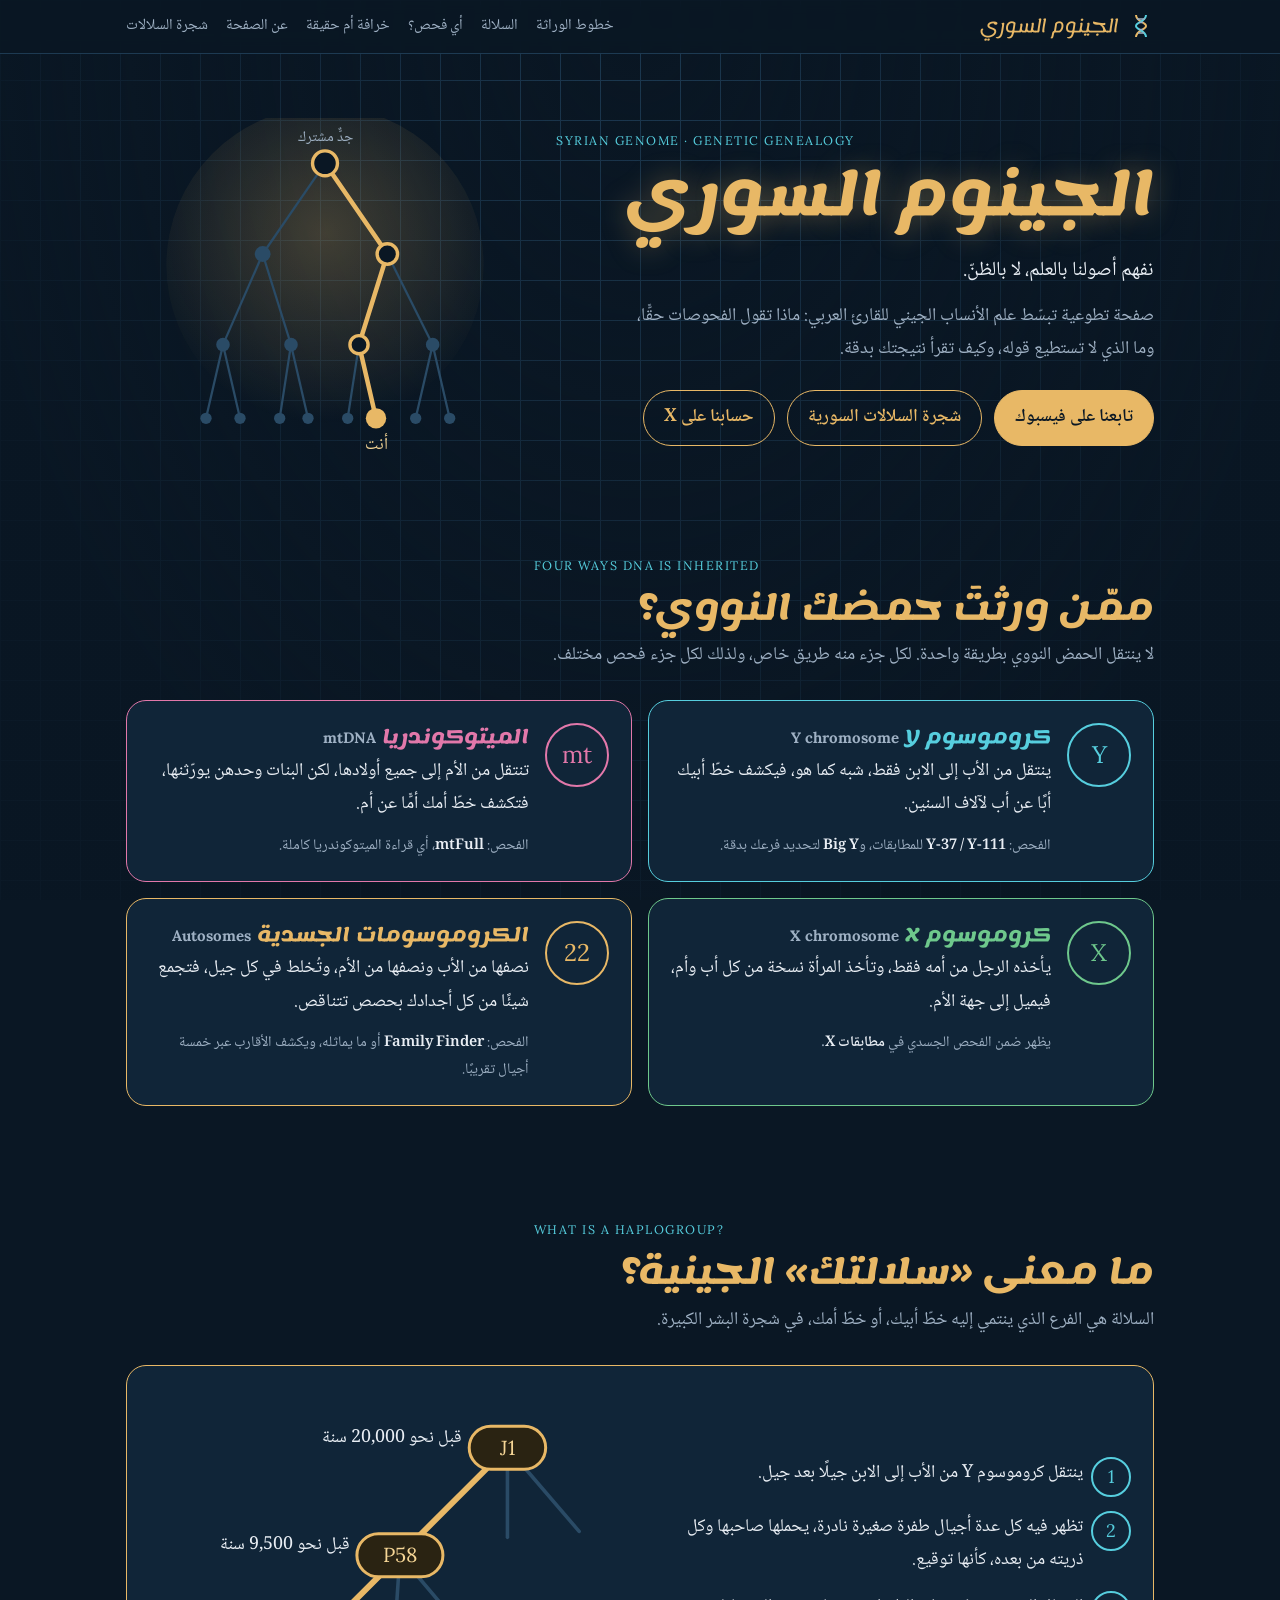
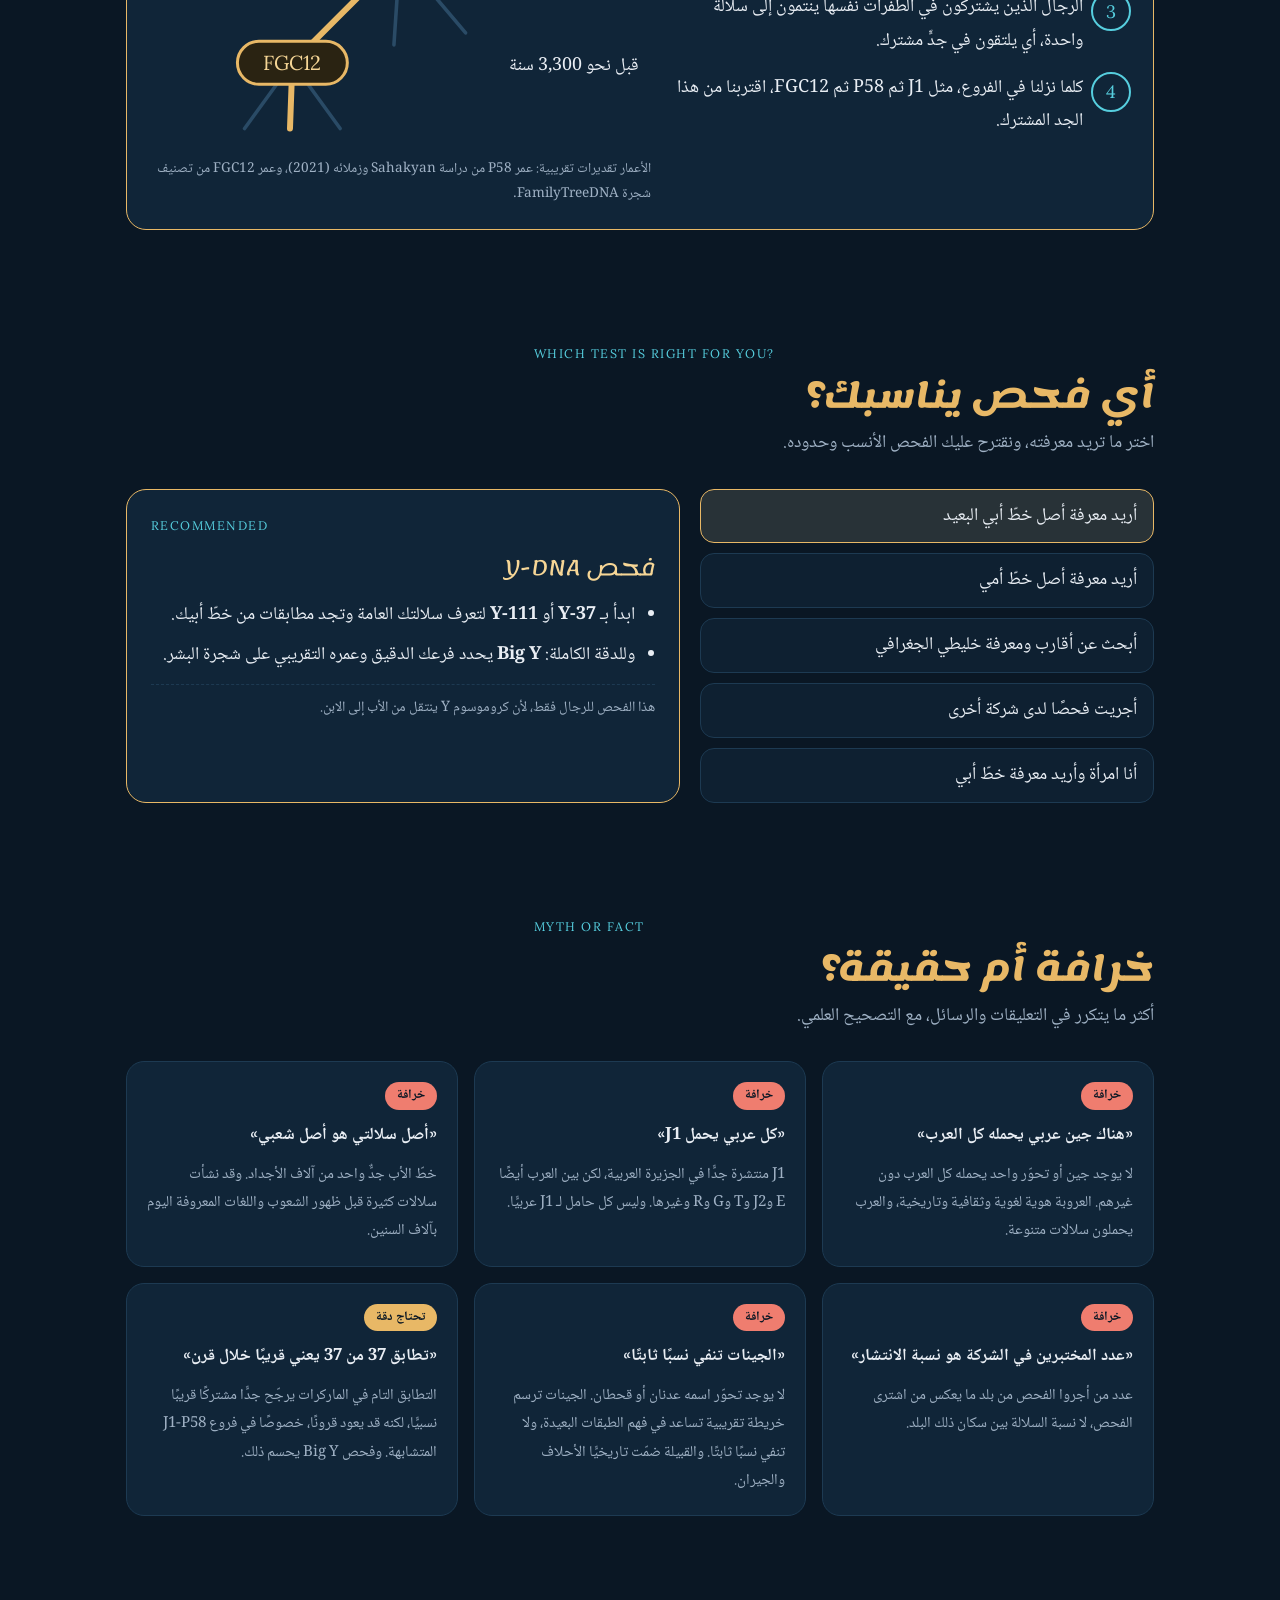
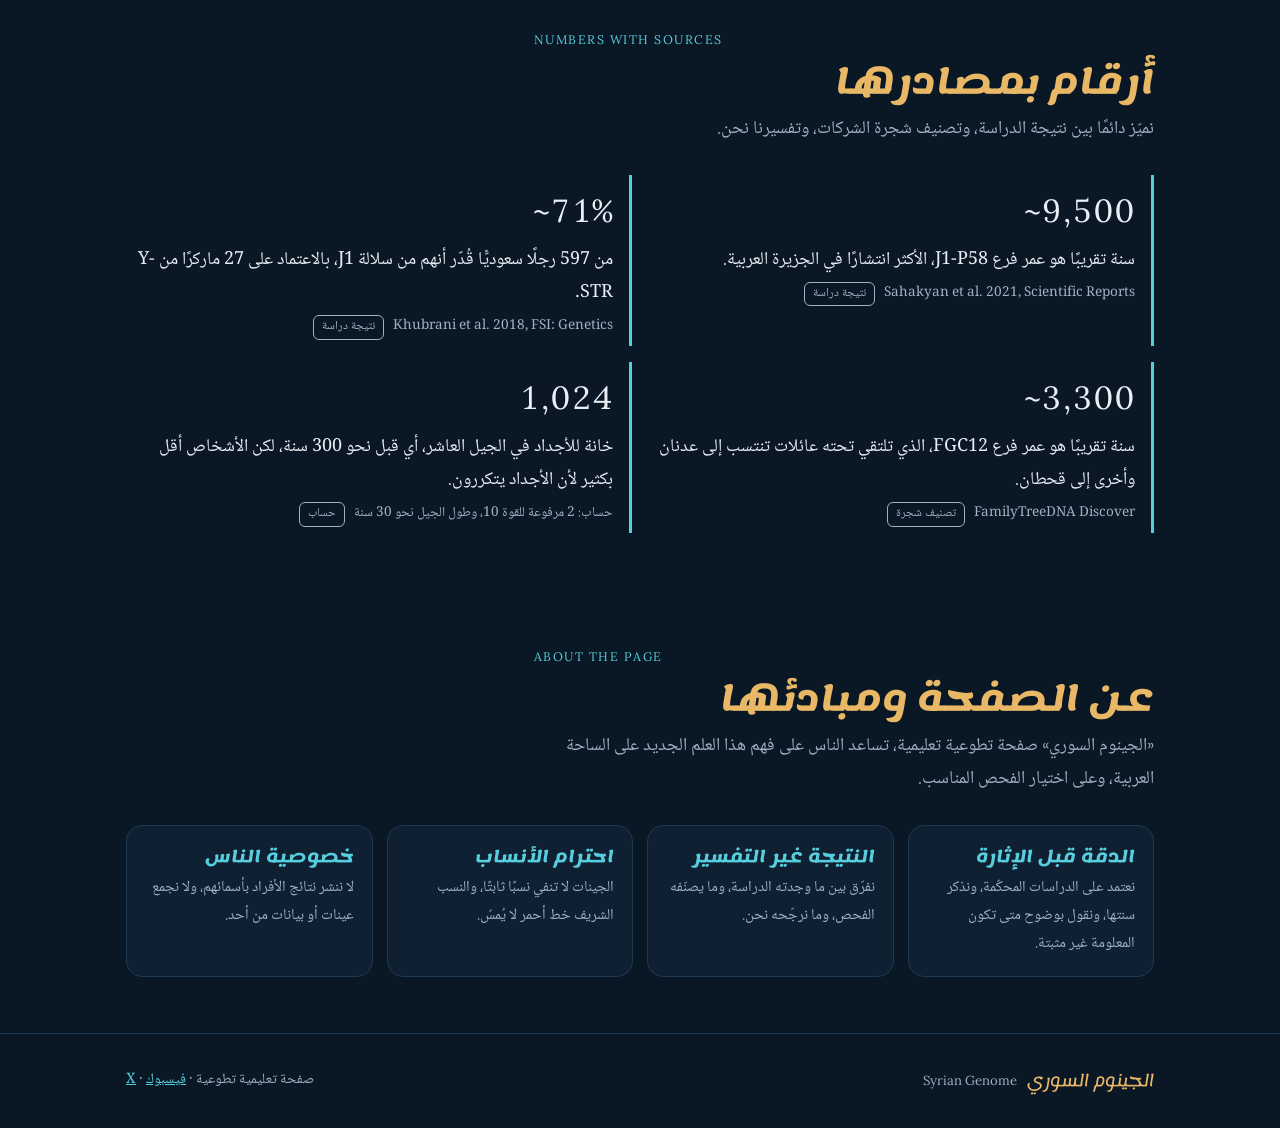
==== index.html @ dee2fe9b "Add files via upload" ====
<!doctype html>
<html lang="ar" dir="rtl">
<head>
<meta charset="utf-8">
<meta name="viewport" content="width=device-width,initial-scale=1,viewport-fit=cover">
<title>الجينوم السوري | Syrian Genome – علم الأنساب الجيني للسوريين</title>
<meta name="description" content="صفحة تطوعية تبسّط علم الأنساب الجيني: السلالات الأبوية والأمومية، دليل اختيار الفحص، تصحيح الخرافات الشائعة، وشجرة السلالات الأبوية السورية.">
<link rel="canonical" href="https://syriangenome.github.io/">
<meta property="og:type" content="website">
<meta property="og:site_name" content="الجينوم السوري | Syrian Genome">
<meta property="og:title" content="الجينوم السوري | Syrian Genome – علم الأنساب الجيني للسوريين">
<meta property="og:description" content="صفحة تطوعية تبسّط علم الأنساب الجيني: السلالات الأبوية والأمومية، دليل اختيار الفحص، تصحيح الخرافات الشائعة، وشجرة السلالات الأبوية السورية.">
<meta property="og:url" content="https://syriangenome.github.io/">
<meta property="og:image" content="https://syriangenome.github.io/og.png">
<meta property="og:locale" content="ar_AR">
<meta name="twitter:card" content="summary_large_image">
<meta name="twitter:site" content="@SyrianGenome">
<style>html,body{margin:0}img{max-width:100%}[hidden]{display:none!important}</style>

<link rel="preconnect" href="https://fonts.googleapis.com">
<link rel="preconnect" href="https://fonts.gstatic.com" crossorigin>
<link rel="stylesheet" href="https://fonts.googleapis.com/css2?family=Lemonada:wght@600;700&family=Noto+Naskh+Arabic:wght@400;600;700&family=Lora:ital,wght@0,400;0,500;1,400&display=swap">
<style>
/* Layout: a single dark "lab notebook" column; gold for the paternal line, teal for science, rose for the maternal line */
:root{
  --bg:#0a1724; --bg2:#0e2031; --panel:#102538; --line:#1d3a52;
  --fg:#e9eef4; --muted:#9fb1c4; --gold:#e8b866; --gold2:#f6d696;
  --teal:#56cede; --rose:#e278aa; --green:#6ec88c; --bad:#ef7d6f;
  --display:"Lemonada","Noto Naskh Arabic",serif;
  --body:"Noto Naskh Arabic","Amiri","Times New Roman",serif;
  --latin:"Lora",Georgia,serif;
  color-scheme:dark;
}
*{box-sizing:border-box}
html{scroll-behavior:smooth}
body{background:var(--bg);color:var(--fg);font-family:var(--body);font-size:18px;line-height:1.85;margin:0;
  background-image:linear-gradient(var(--line) 1px,transparent 1px),linear-gradient(90deg,var(--line) 1px,transparent 1px);
  background-size:40px 40px;background-attachment:fixed}
body::after{content:"";position:fixed;inset:0;pointer-events:none;background:radial-gradient(ellipse at 50% 0%,transparent 0,var(--bg) 75%);opacity:.92;z-index:-1}
.wrap{max-width:1060px;margin:0 auto;padding-left:max(16px,env(safe-area-inset-left,0px));padding-right:max(16px,env(safe-area-inset-right,0px))}
a{color:var(--teal)}
a:focus-visible,button:focus-visible{outline:2px solid var(--gold);outline-offset:3px}
.en{font-family:var(--latin);direction:ltr;unicode-bidi:isolate;color:var(--muted);font-size:.82em}
h1,h2,h3{font-family:var(--display);line-height:1.5;text-wrap:balance;margin:0}
h2{font-size:clamp(1.5rem,3.4vw,2.1rem);color:var(--gold)}
h3{font-size:1.15rem}
p{margin:0}
.eyebrow{font-family:var(--latin);letter-spacing:.12em;text-transform:uppercase;font-size:.78rem;color:var(--teal);direction:ltr;unicode-bidi:isolate}
section{padding-block:56px}
.head{display:flex;flex-direction:column;gap:6px;margin-bottom:28px;max-width:62ch}
.head p{color:var(--muted)}

/* nav */
nav{position:sticky;top:env(safe-area-inset-top,0px);z-index:5;background:color-mix(in srgb,var(--bg) 88%,transparent);backdrop-filter:blur(8px);border-bottom:1px solid var(--line)}
body::before{content:"";position:fixed;inset:0 0 auto;height:env(safe-area-inset-top,0px);z-index:10;background:var(--bg)}
nav .wrap{display:flex;align-items:center;justify-content:space-between;gap:16px;padding-block:10px}
.brand{font-family:var(--display);color:var(--gold);text-decoration:none;font-size:1.1rem;display:flex;align-items:center;gap:10px}
.helix{width:26px;height:26px}
.navlinks{display:flex;gap:18px;flex-wrap:wrap}
.navlinks a{color:var(--muted);text-decoration:none;font-size:.95rem}
.navlinks a:hover{color:var(--fg)}
@media (max-width:640px){.navlinks{display:none}}

/* hero */
.hero{padding-block:64px 40px;display:grid;grid-template-columns:1.2fr .8fr;gap:32px;align-items:center}
.hero h1{font-size:clamp(2.2rem,6vw,3.6rem);color:var(--gold);text-shadow:0 0 28px color-mix(in srgb,var(--gold) 35%,transparent)}
.hero .lead{font-size:1.25rem;margin-top:14px;max-width:34ch}
.hero .sub{color:var(--muted);margin-top:10px;max-width:52ch}
.ctas{display:flex;gap:12px;flex-wrap:wrap;margin-top:24px}
.btn{display:inline-flex;align-items:center;gap:8px;padding:10px 20px;border-radius:999px;text-decoration:none;font-weight:600;border:1.5px solid var(--gold);color:var(--bg);background:var(--gold)}
.btn.ghost{background:transparent;color:var(--gold)}
.btn:hover{filter:brightness(1.08)}
.heroart{width:100%;max-width:340px;justify-self:center}
@media (max-width:760px){.hero{grid-template-columns:1fr}.heroart{max-width:220px;order:-1}}

/* lines grid */
.lines{display:grid;grid-template-columns:repeat(2,minmax(0,1fr));gap:16px}
@media (max-width:700px){.lines{grid-template-columns:1fr}}
.line{background:var(--panel);border:1.5px solid var(--c);border-radius:20px;padding:22px;display:grid;grid-template-columns:64px 1fr;gap:16px;align-items:start}
.badge{width:64px;height:64px;border-radius:50%;border:2.5px solid var(--c);color:var(--c);display:grid;place-items:center;font-family:var(--latin);font-size:1.5rem}
.line h3{color:var(--c)}
.line .what{margin-top:4px}
.line .test{margin-top:10px;font-size:.92rem;color:var(--muted)}
.line .test b{color:var(--fg);font-weight:600}

/* haplogroup tree */
.treebox{background:var(--panel);border:1.5px solid var(--gold);border-radius:20px;padding:22px;display:grid;grid-template-columns:minmax(0,1fr) minmax(0,1.1fr);gap:24px;align-items:center}
@media (max-width:760px){.treebox{grid-template-columns:1fr}}
.steps{display:flex;flex-direction:column;gap:14px;counter-reset:s}
.step{display:grid;grid-template-columns:36px 1fr;gap:12px}
.step::before{counter-increment:s;content:counter(s);width:36px;height:36px;border-radius:50%;border:2px solid var(--teal);color:var(--teal);display:grid;place-items:center;font-family:var(--latin)}
.svgwrap{overflow-x:auto}
.svgwrap svg{width:100%;min-width:320px;height:auto;display:block;direction:ltr}
.note{font-size:.85rem;color:var(--muted);margin-top:10px}

/* chooser */
.chooser{display:grid;grid-template-columns:minmax(0,.9fr) minmax(0,1.1fr);gap:20px}
@media (max-width:760px){.chooser{grid-template-columns:1fr}}
.qs{display:flex;flex-direction:column;gap:10px}
.qs button{font:inherit;text-align:right;color:var(--fg);background:var(--bg2);border:1.5px solid var(--line);border-radius:14px;padding:12px 16px;cursor:pointer;line-height:1.6}
.qs button[aria-pressed="true"]{border-color:var(--gold);background:color-mix(in srgb,var(--gold) 12%,var(--bg2))}
.qs button:hover{border-color:var(--muted)}
.answer{background:var(--panel);border:1.5px solid var(--gold);border-radius:20px;padding:24px;display:flex;flex-direction:column;gap:12px}
.answer .rec{font-family:var(--display);color:var(--gold2);font-size:1.3rem}
.answer ul{margin:0;padding-right:20px;display:flex;flex-direction:column;gap:6px}
.answer .warn{font-size:.9rem;color:var(--muted);border-top:1px dashed var(--line);padding-top:10px}

/* myths */
.myths{display:grid;grid-template-columns:repeat(3,minmax(0,1fr));gap:16px}
@media (max-width:900px){.myths{grid-template-columns:repeat(2,minmax(0,1fr))}}
@media (max-width:600px){.myths{grid-template-columns:1fr}}
.myth{background:var(--panel);border:1px solid var(--line);border-radius:18px;padding:20px;display:flex;flex-direction:column;gap:10px}
.verdict{align-self:flex-start;font-size:.8rem;font-weight:700;padding:2px 12px;border-radius:999px;color:var(--bg);background:var(--bad)}
.verdict.part{background:var(--gold)}
.claim{font-weight:700;font-size:1.05rem}
.myth p:last-child{color:var(--muted);font-size:.95rem}

/* numbers */
.facts{display:grid;grid-template-columns:repeat(2,minmax(0,1fr));gap:16px}
@media (max-width:700px){.facts{grid-template-columns:1fr}}
.fact{border-right:3px solid var(--teal);padding:6px 16px 6px 0;display:flex;flex-direction:column;gap:4px}
.fact .num{font-family:var(--latin);font-size:2rem;color:var(--fg);font-variant-numeric:tabular-nums;direction:ltr;unicode-bidi:isolate;text-align:right}
.fact .src{font-size:.85rem;color:var(--muted)}
.kind{display:inline-block;font-size:.75rem;border:1px solid var(--muted);border-radius:6px;padding:0 8px;margin-inline-start:6px;color:var(--muted)}

/* principles */
.principles{display:grid;grid-template-columns:repeat(auto-fit,minmax(230px,1fr));gap:14px}
.pr{background:var(--bg2);border:1px solid var(--line);border-radius:16px;padding:18px}
.pr h3{color:var(--teal);font-size:1rem;margin-bottom:6px}
.pr p{color:var(--muted);font-size:.95rem}

footer{border-top:1px solid var(--line);padding-block:32px;color:var(--muted);font-size:.9rem}
footer .wrap{display:flex;flex-wrap:wrap;gap:16px;justify-content:space-between;align-items:center}
footer .brand{font-size:1rem}
@media (prefers-reduced-motion:reduce){html{scroll-behavior:auto}}
</style>
</head>
<body>
<div dir="rtl" lang="ar">
<nav>
  <div class="wrap">
    <a class="brand" href="#top">
      <svg class="helix" viewBox="0 0 26 26" aria-hidden="true"><path d="M8 2c0 7 10 7 10 11s-10 4-10 11" fill="none" stroke="#e8b866" stroke-width="2"/><path d="M18 2c0 7-10 7-10 11s10 4 10 11" fill="none" stroke="#56cede" stroke-width="2"/><path d="M9 6h8M10 20h6M11 9.5h4M11 16.5h4" stroke="#9fb1c4" stroke-width="1.4"/></svg>
      الجينوم السوري
    </a>
    <div class="navlinks">
      <a href="#lines">خطوط الوراثة</a>
      <a href="#haplo">السلالة</a>
      <a href="#tests">أي فحص؟</a>
      <a href="#myths">خرافة أم حقيقة</a>
      <a href="#about">عن الصفحة</a>
      <a href="tree.html">شجرة السلالات</a>
    </div>
  </div>
</nav>

<main id="top">
<div class="wrap">
  <header class="hero">
    <div>
      <div class="eyebrow">Syrian Genome · Genetic genealogy</div>
      <h1>الجينوم السوري</h1>
      <p class="lead">نفهم أصولنا بالعلم، لا بالظنّ.</p>
      <p class="sub">صفحة تطوعية تبسّط علم الأنساب الجيني للقارئ العربي: ماذا تقول الفحوصات حقًّا، وما الذي لا تستطيع قوله، وكيف تقرأ نتيجتك بدقة.</p>
      <div class="ctas">
        <a class="btn" href="https://www.facebook.com/SyrianGenome" target="_blank" rel="noopener">تابعنا على فيسبوك</a>
        <a class="btn ghost" href="tree.html">شجرة السلالات السورية</a>
        <a class="btn ghost" href="https://x.com/SyrianGenome" target="_blank" rel="noopener">حسابنا على X</a>
      </div>
    </div>
    <svg class="heroart" viewBox="0 0 300 300" role="img" aria-label="رسم لشجرة جينية تتفرع من جد مشترك">
      <defs><radialGradient id="g" cx="50%" cy="40%" r="60%"><stop offset="0" stop-color="#e8b866" stop-opacity=".25"/><stop offset="1" stop-color="#e8b866" stop-opacity="0"/></radialGradient></defs>
      <circle cx="150" cy="130" r="140" fill="url(#g)"/>
      <g stroke="#2a4b66" stroke-width="2" fill="none">
        <path d="M150 40 L95 120 M150 40 L205 120 M95 120 L60 200 M95 120 L120 200 M205 120 L180 200 M205 120 L245 200 M60 200 L45 265 M60 200 L75 265 M120 200 L110 265 M120 200 L135 265 M180 200 L170 265 M245 200 L230 265 M245 200 L260 265"/>
      </g>
      <g stroke="#e8b866" stroke-width="4" fill="none" stroke-linecap="round"><path d="M150 40 L205 120 L180 200 L195 265"/></g>
      <g fill="#2a4b66"><circle cx="45" cy="265" r="5"/><circle cx="75" cy="265" r="5"/><circle cx="110" cy="265" r="5"/><circle cx="135" cy="265" r="5"/><circle cx="170" cy="265" r="5"/><circle cx="230" cy="265" r="5"/><circle cx="260" cy="265" r="5"/><circle cx="60" cy="200" r="6"/><circle cx="120" cy="200" r="6"/><circle cx="245" cy="200" r="6"/><circle cx="95" cy="120" r="7"/></g>
      <g fill="#0a1724" stroke="#e8b866" stroke-width="3"><circle cx="150" cy="40" r="11"/><circle cx="205" cy="120" r="9"/><circle cx="180" cy="200" r="8"/></g>
      <circle cx="195" cy="265" r="9" fill="#e8b866"/>
      <text x="195" y="292" fill="#f6d696" font-size="15" text-anchor="middle" font-family="Noto Naskh Arabic,serif">أنت</text>
      <text x="150" y="20" fill="#9fb1c4" font-size="13" text-anchor="middle" font-family="Noto Naskh Arabic,serif">جدٌّ مشترك</text>
    </svg>
  </header>
</div>

<section id="lines">
  <div class="wrap">
    <div class="head">
      <div class="eyebrow">Four ways DNA is inherited</div>
      <h2>ممّن ورثتَ حمضك النووي؟</h2>
      <p>لا ينتقل الحمض النووي بطريقة واحدة. لكل جزء منه طريق خاص، ولذلك لكل جزء فحص مختلف.</p>
    </div>
    <div class="lines">
      <article class="line" style="--c:var(--teal)">
        <div class="badge">Y</div>
        <div>
          <h3>كروموسوم Y <span class="en">Y chromosome</span></h3>
          <p class="what">ينتقل من الأب إلى الابن فقط، شبه كما هو، فيكشف خطّ أبيك أبًا عن أب لآلاف السنين.</p>
          <p class="test">الفحص: <b>Y-37 / Y-111</b> للمطابقات، و<b>Big Y</b> لتحديد فرعك بدقة.</p>
        </div>
      </article>
      <article class="line" style="--c:var(--rose)">
        <div class="badge">mt</div>
        <div>
          <h3>الميتوكوندريا <span class="en">mtDNA</span></h3>
          <p class="what">تنتقل من الأم إلى جميع أولادها، لكن البنات وحدهن يورّثنها، فتكشف خطّ أمك أمًّا عن أم.</p>
          <p class="test">الفحص: <b>mtFull</b>، أي قراءة الميتوكوندريا كاملة.</p>
        </div>
      </article>
      <article class="line" style="--c:var(--green)">
        <div class="badge">X</div>
        <div>
          <h3>كروموسوم X <span class="en">X chromosome</span></h3>
          <p class="what">يأخذه الرجل من أمه فقط، وتأخذ المرأة نسخة من كل أب وأم، فيميل إلى جهة الأم.</p>
          <p class="test">يظهر ضمن الفحص الجسدي في <b>مطابقات X</b>.</p>
        </div>
      </article>
      <article class="line" style="--c:var(--gold)">
        <div class="badge">22</div>
        <div>
          <h3>الكروموسومات الجسدية <span class="en">Autosomes</span></h3>
          <p class="what">نصفها من الأب ونصفها من الأم، وتُخلط في كل جيل، فتجمع شيئًا من كل أجدادك بحصص تتناقص.</p>
          <p class="test">الفحص: <b>Family Finder</b> أو ما يماثله، ويكشف الأقارب عبر خمسة أجيال تقريبًا.</p>
        </div>
      </article>
    </div>
  </div>
</section>

<section id="haplo">
  <div class="wrap">
    <div class="head">
      <div class="eyebrow">What is a haplogroup?</div>
      <h2>ما معنى «سلالتك» الجينية؟</h2>
      <p>السلالة هي الفرع الذي ينتمي إليه خطّ أبيك، أو خطّ أمك، في شجرة البشر الكبيرة.</p>
    </div>
    <div class="treebox">
      <div class="steps">
        <div class="step"><p>ينتقل كروموسوم Y من الأب إلى الابن جيلًا بعد جيل.</p></div>
        <div class="step"><p>تظهر فيه كل عدة أجيال طفرة صغيرة نادرة، يحملها صاحبها وكل ذريته من بعده، كأنها توقيع.</p></div>
        <div class="step"><p>الرجال الذين يشتركون في الطفرات نفسها ينتمون إلى سلالة واحدة، أي يلتقون في جدٍّ مشترك.</p></div>
        <div class="step"><p>كلما نزلنا في الفروع، مثل J1 ثم P58 ثم FGC12، اقتربنا من هذا الجد المشترك.</p></div>
      </div>
      <div>
        <div class="svgwrap">
          <svg viewBox="0 0 420 300" role="img" aria-label="مثال تفرع: J1 قبل نحو 20 ألف سنة، ثم P58 قبل نحو 9500 سنة، ثم FGC12 قبل نحو 3300 سنة">
            <g stroke="#2a4b66" stroke-width="3" stroke-linecap="round">
              <line x1="300" y1="50" x2="360" y2="120"/><line x1="300" y1="50" x2="300" y2="125"/>
              <line x1="210" y1="140" x2="265" y2="205"/><line x1="210" y1="140" x2="205" y2="215"/>
              <line x1="120" y1="230" x2="80" y2="285"/><line x1="120" y1="230" x2="160" y2="285"/>
            </g>
            <g stroke="#e8b866" stroke-width="5" stroke-linecap="round"><line x1="300" y1="50" x2="210" y2="140"/><line x1="210" y1="140" x2="120" y2="230"/><line x1="120" y1="230" x2="118" y2="285"/></g>
            <g font-family="Lora,Georgia,serif" font-size="17" text-anchor="middle">
              <rect x="268" y="32" width="64" height="36" rx="18" fill="#2a2312" stroke="#e8b866" stroke-width="2.5"/><text x="300" y="56" fill="#f6d696">J1</text>
              <rect x="174" y="122" width="72" height="36" rx="18" fill="#2a2312" stroke="#e8b866" stroke-width="2.5"/><text x="210" y="146" fill="#f6d696">P58</text>
              <rect x="74" y="212" width="92" height="36" rx="18" fill="#2a2312" stroke="#e8b866" stroke-width="2.5"/><text x="120" y="236" fill="#f6d696">FGC12</text>
            </g>
            <g font-family="Noto Naskh Arabic,serif" font-size="15" fill="#e9eef4" text-anchor="end">
              <text x="262" y="45">قبل نحو 20,000 سنة</text>
              <text x="168" y="135">قبل نحو 9,500 سنة</text>
              <text x="410" y="236" text-anchor="end">قبل نحو 3,300 سنة</text>
            </g>
          </svg>
        </div>
        <p class="note">الأعمار تقديرات تقريبية: عمر P58 من دراسة Sahakyan وزملائه (2021)، وعمر FGC12 من تصنيف شجرة FamilyTreeDNA.</p>
      </div>
    </div>
  </div>
</section>

<section id="tests">
  <div class="wrap">
    <div class="head">
      <div class="eyebrow">Which test is right for you?</div>
      <h2>أي فحص يناسبك؟</h2>
      <p>اختر ما تريد معرفته، ونقترح عليك الفحص الأنسب وحدوده.</p>
    </div>
    <div class="chooser">
      <div class="qs" role="group" aria-label="ماذا تريد أن تعرف؟">
        <button type="button" id="q-father" data-k="father" aria-pressed="true">أريد معرفة أصل خطّ أبي البعيد</button>
        <button type="button" id="q-mother" data-k="mother" aria-pressed="false">أريد معرفة أصل خطّ أمي</button>
        <button type="button" id="q-relatives" data-k="relatives" aria-pressed="false">أبحث عن أقارب ومعرفة خليطي الجغرافي</button>
        <button type="button" id="q-upload" data-k="upload" aria-pressed="false">أجريت فحصًا لدى شركة أخرى</button>
        <button type="button" id="q-woman" data-k="woman" aria-pressed="false">أنا امرأة وأريد معرفة خطّ أبي</button>
      </div>
      <div class="answer" id="answer" aria-live="polite"></div>
    </div>
  </div>
</section>

<section id="myths">
  <div class="wrap">
    <div class="head">
      <div class="eyebrow">Myth or fact</div>
      <h2>خرافة أم حقيقة؟</h2>
      <p>أكثر ما يتكرر في التعليقات والرسائل، مع التصحيح العلمي.</p>
    </div>
    <div class="myths">
      <article class="myth"><span class="verdict">خرافة</span><p class="claim">«هناك جين عربي يحمله كل العرب»</p><p>لا يوجد جين أو تحوّر واحد يحمله كل العرب دون غيرهم. العروبة هوية لغوية وثقافية وتاريخية، والعرب يحملون سلالات متنوعة.</p></article>
      <article class="myth"><span class="verdict">خرافة</span><p class="claim">«كل عربي يحمل J1»</p><p>J1 منتشرة جدًّا في الجزيرة العربية، لكن بين العرب أيضًا E وJ2 وT وG وR وغيرها. وليس كل حامل لـ J1 عربيًّا.</p></article>
      <article class="myth"><span class="verdict">خرافة</span><p class="claim">«أصل سلالتي هو أصل شعبي»</p><p>خطّ الأب جدٌّ واحد من آلاف الأجداد. وقد نشأت سلالات كثيرة قبل ظهور الشعوب واللغات المعروفة اليوم بآلاف السنين.</p></article>
      <article class="myth"><span class="verdict">خرافة</span><p class="claim">«عدد المختبرين في الشركة هو نسبة الانتشار»</p><p>عدد من أجروا الفحص من بلد ما يعكس من اشترى الفحص، لا نسبة السلالة بين سكان ذلك البلد.</p></article>
      <article class="myth"><span class="verdict">خرافة</span><p class="claim">«الجينات تنفي نسبًا ثابتًا»</p><p>لا يوجد تحوّر اسمه عدنان أو قحطان. الجينات ترسم خريطة تقريبية تساعد في فهم الطبقات البعيدة، ولا تنفي نسبًا ثابتًا. والقبيلة ضمّت تاريخيًّا الأحلاف والجيران.</p></article>
      <article class="myth"><span class="verdict part">تحتاج دقة</span><p class="claim">«تطابق 37 من 37 يعني قريبًا خلال قرن»</p><p>التطابق التام في الماركرات يرجّح جدًّا مشتركًا قريبًا نسبيًّا، لكنه قد يعود قرونًا، خصوصًا في فروع J1-P58 المتشابهة. وفحص Big Y يحسم ذلك.</p></article>
    </div>
  </div>
</section>

<section id="numbers">
  <div class="wrap">
    <div class="head">
      <div class="eyebrow">Numbers with sources</div>
      <h2>أرقام بمصادرها</h2>
      <p>نميّز دائمًا بين نتيجة الدراسة، وتصنيف شجرة الشركات، وتفسيرنا نحن.</p>
    </div>
    <div class="facts">
      <div class="fact"><span class="num">~9,500</span><p>سنة تقريبًا هو عمر فرع J1-P58، الأكثر انتشارًا في الجزيرة العربية.</p><p class="src">Sahakyan et al. 2021, Scientific Reports <span class="kind">نتيجة دراسة</span></p></div>
      <div class="fact"><span class="num">~71%</span><p>من 597 رجلًا سعوديًّا قُدّر أنهم من سلالة J1، بالاعتماد على 27 ماركرًا من Y-STR.</p><p class="src">Khubrani et al. 2018, FSI: Genetics <span class="kind">نتيجة دراسة</span></p></div>
      <div class="fact"><span class="num">~3,300</span><p>سنة تقريبًا هو عمر فرع FGC12، الذي تلتقي تحته عائلات تنتسب إلى عدنان وأخرى إلى قحطان.</p><p class="src">FamilyTreeDNA Discover <span class="kind">تصنيف شجرة</span></p></div>
      <div class="fact"><span class="num">1,024</span><p>خانة للأجداد في الجيل العاشر، أي قبل نحو 300 سنة، لكن الأشخاص أقل بكثير لأن الأجداد يتكررون.</p><p class="src">حساب: 2 مرفوعة للقوة 10، وطول الجيل نحو 30 سنة <span class="kind">حساب</span></p></div>
    </div>
  </div>
</section>

<section id="about">
  <div class="wrap">
    <div class="head">
      <div class="eyebrow">About the page</div>
      <h2>عن الصفحة ومبادئها</h2>
      <p>«الجينوم السوري» صفحة تطوعية تعليمية، تساعد الناس على فهم هذا العلم الجديد على الساحة العربية، وعلى اختيار الفحص المناسب.</p>
    </div>
    <div class="principles">
      <div class="pr"><h3>الدقة قبل الإثارة</h3><p>نعتمد على الدراسات المحكّمة، ونذكر سنتها، ونقول بوضوح متى تكون المعلومة غير مثبتة.</p></div>
      <div class="pr"><h3>النتيجة غير التفسير</h3><p>نفرّق بين ما وجدته الدراسة، وما يصنّفه الفحص، وما نرجّحه نحن.</p></div>
      <div class="pr"><h3>احترام الأنساب</h3><p>الجينات لا تنفي نسبًا ثابتًا، والنسب الشريف خط أحمر لا يُمسّ.</p></div>
      <div class="pr"><h3>خصوصية الناس</h3><p>لا ننشر نتائج الأفراد بأسمائهم، ولا نجمع عينات أو بيانات من أحد.</p></div>
    </div>
  </div>
</section>
</main>

<footer>
  <div class="wrap">
    <span class="brand">الجينوم السوري <span class="en">Syrian Genome</span></span>
    <span>صفحة تعليمية تطوعية · <a href="https://www.facebook.com/SyrianGenome" target="_blank" rel="noopener">فيسبوك</a> · <a href="https://x.com/SyrianGenome" target="_blank" rel="noopener">X</a></span>
  </div>
</footer>
</div>

<script>
const A={
  father:{rec:"فحص Y-DNA",items:["ابدأ بـ <b>Y-37</b> أو <b>Y-111</b> لتعرف سلالتك العامة وتجد مطابقات من خطّ أبيك.","وللدقة الكاملة: <b>Big Y</b> يحدد فرعك الدقيق وعمره التقريبي على شجرة البشر."],warn:"هذا الفحص للرجال فقط، لأن كروموسوم Y ينتقل من الأب إلى الابن."},
  mother:{rec:"فحص mtFull",items:["يقرأ الميتوكوندريا كاملة، فيكشف سلالة أمك أمًّا عن أم.","يصلح للرجال والنساء معًا."],warn:"تتغير الميتوكوندريا ببطء شديد، لذلك تشير غالبًا إلى أصول قديمة جدًّا لا إلى أقارب قريبين."},
  relatives:{rec:"الفحص الجسدي (Family Finder)",items:["يكشف أقاربك من جهتي الأب والأم عبر خمسة أجيال تقريبًا.","يعطي تقديرًا لخليطك الجغرافي.","يظهر لك سلالة تقريبية لخط الأب وخط الأم."],warn:"تقدير الخليط الجغرافي تقريبي، ويتغيّر بحسب العينات المرجعية لدى كل شركة."},
  upload:{rec:"رفع البيانات الخام",items:["إذا أجريت فحصًا جسديًّا لدى شركة أخرى، يمكنك تنزيل ملف البيانات الخام ورفعه إلى شركات أخرى مجانًا غالبًا.","تحصل بذلك على مطابقات جديدة دون فحص جديد."],warn:"الرفع يشمل الفحص الجسدي فقط، ولا يعطي نتائج Y-DNA أو mtDNA كاملة."},
  woman:{rec:"فحص قريب ذكر من خطّ الأب",items:["لا تحمل المرأة كروموسوم Y، فلا تستطيع فحص خطّ أبيها مباشرة.","الحل أن يُجري الفحص أبوك، أو أخوك، أو عمّك، أو ابن عمّك من جهة الأب."],warn:"أما الفحص الجسدي فتستطيع المرأة إجراءه بنفسها، ويكشف أقاربها من الجهتين."}
};
const box=document.getElementById('answer');
function show(k){
  const a=A[k];
  box.innerHTML='<div class="eyebrow">Recommended</div><div class="rec">'+a.rec+'</div><ul>'+a.items.map(i=>'<li>'+i+'</li>').join('')+'</ul><p class="warn">'+a.warn+'</p>';
  document.querySelectorAll('.qs button').forEach(b=>b.setAttribute('aria-pressed',b.dataset.k===k?'true':'false'));
}
document.querySelectorAll('.qs button').forEach(b=>b.addEventListener('click',()=>show(b.dataset.k)));
show('father');
</script>

</body>
</html>
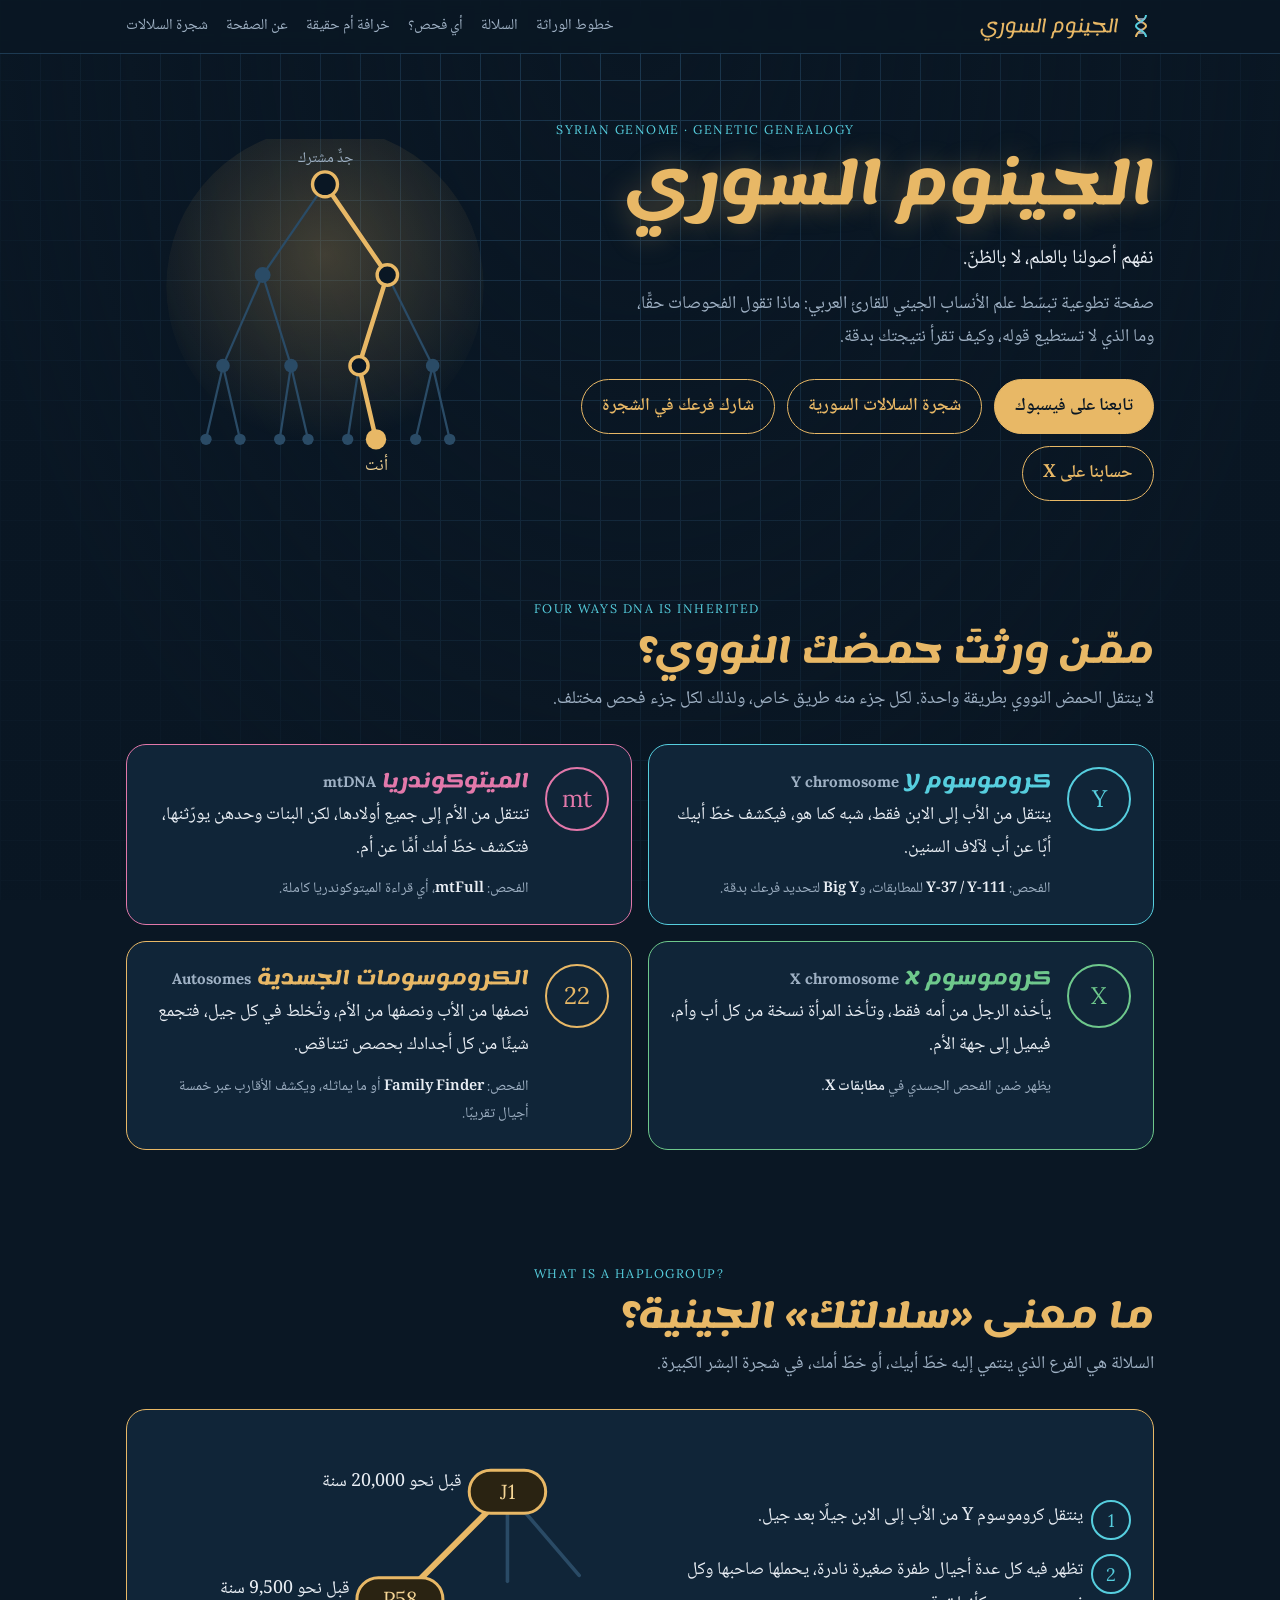
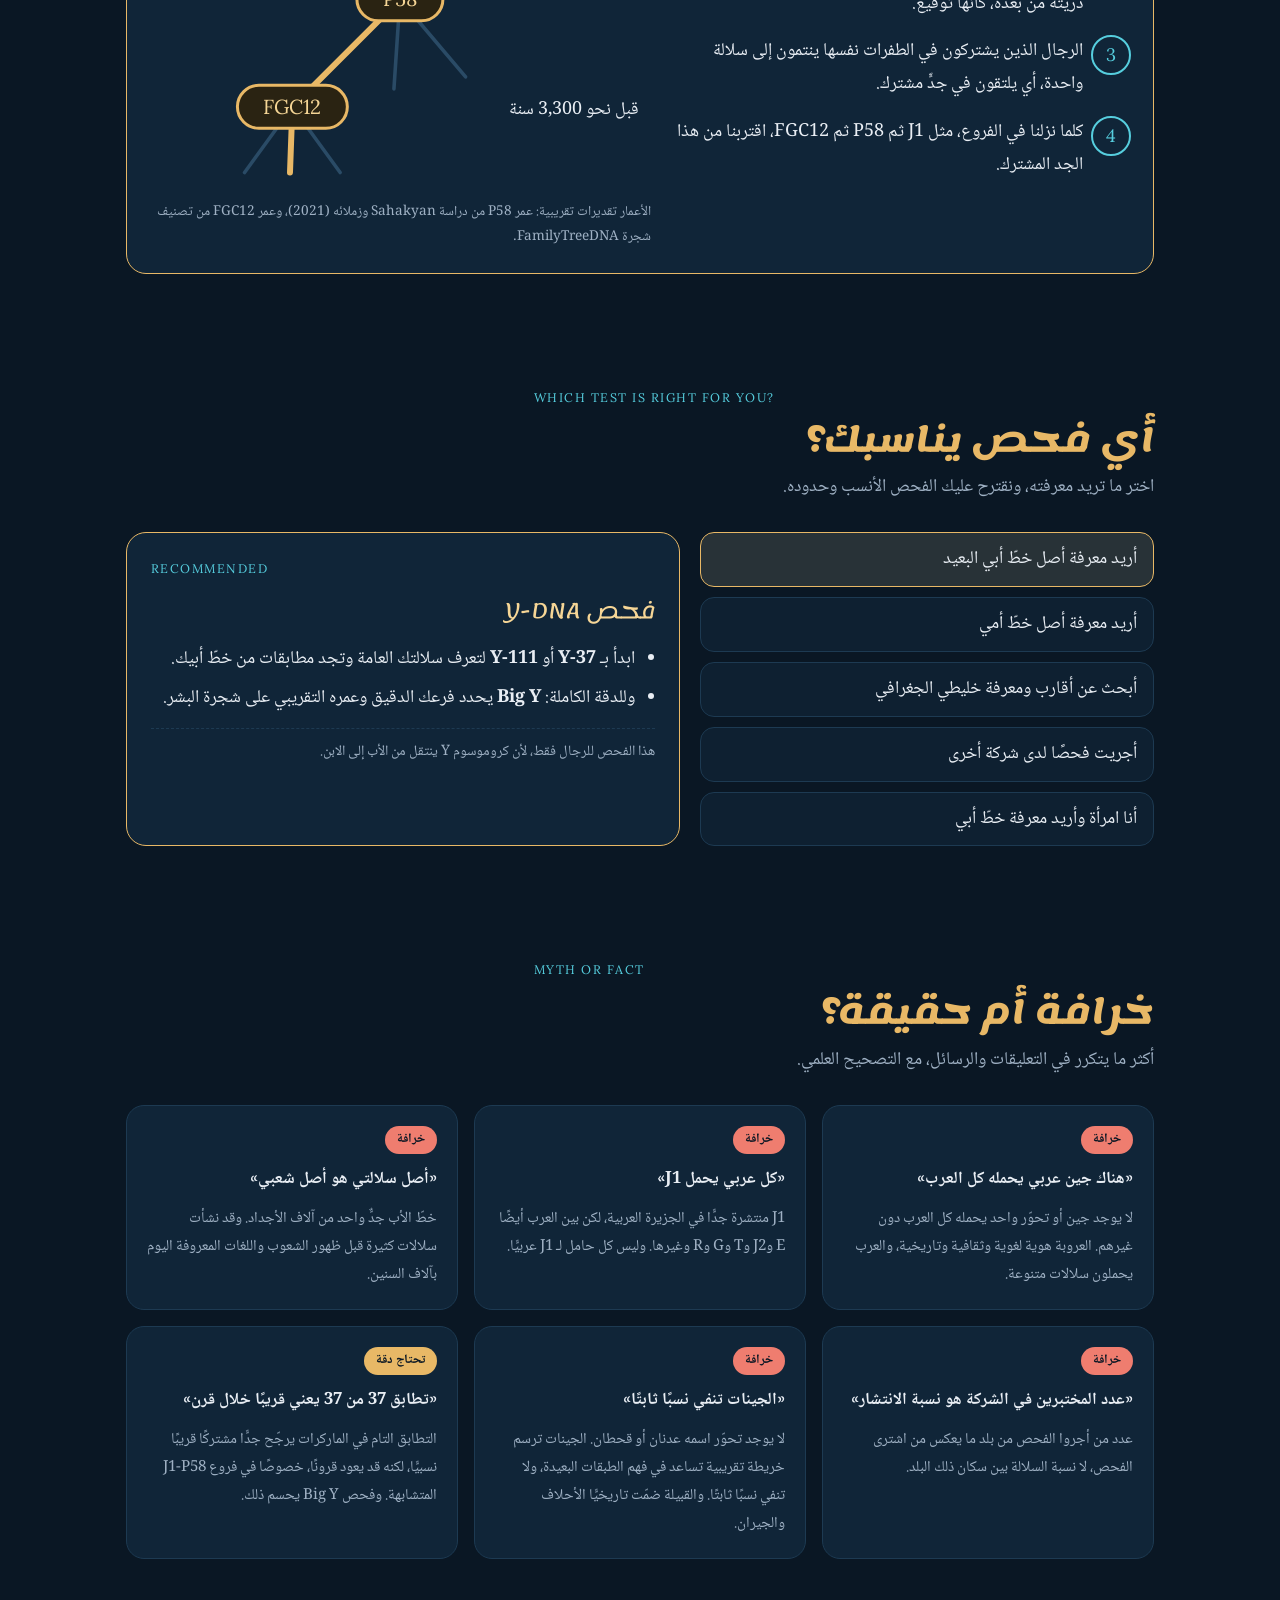
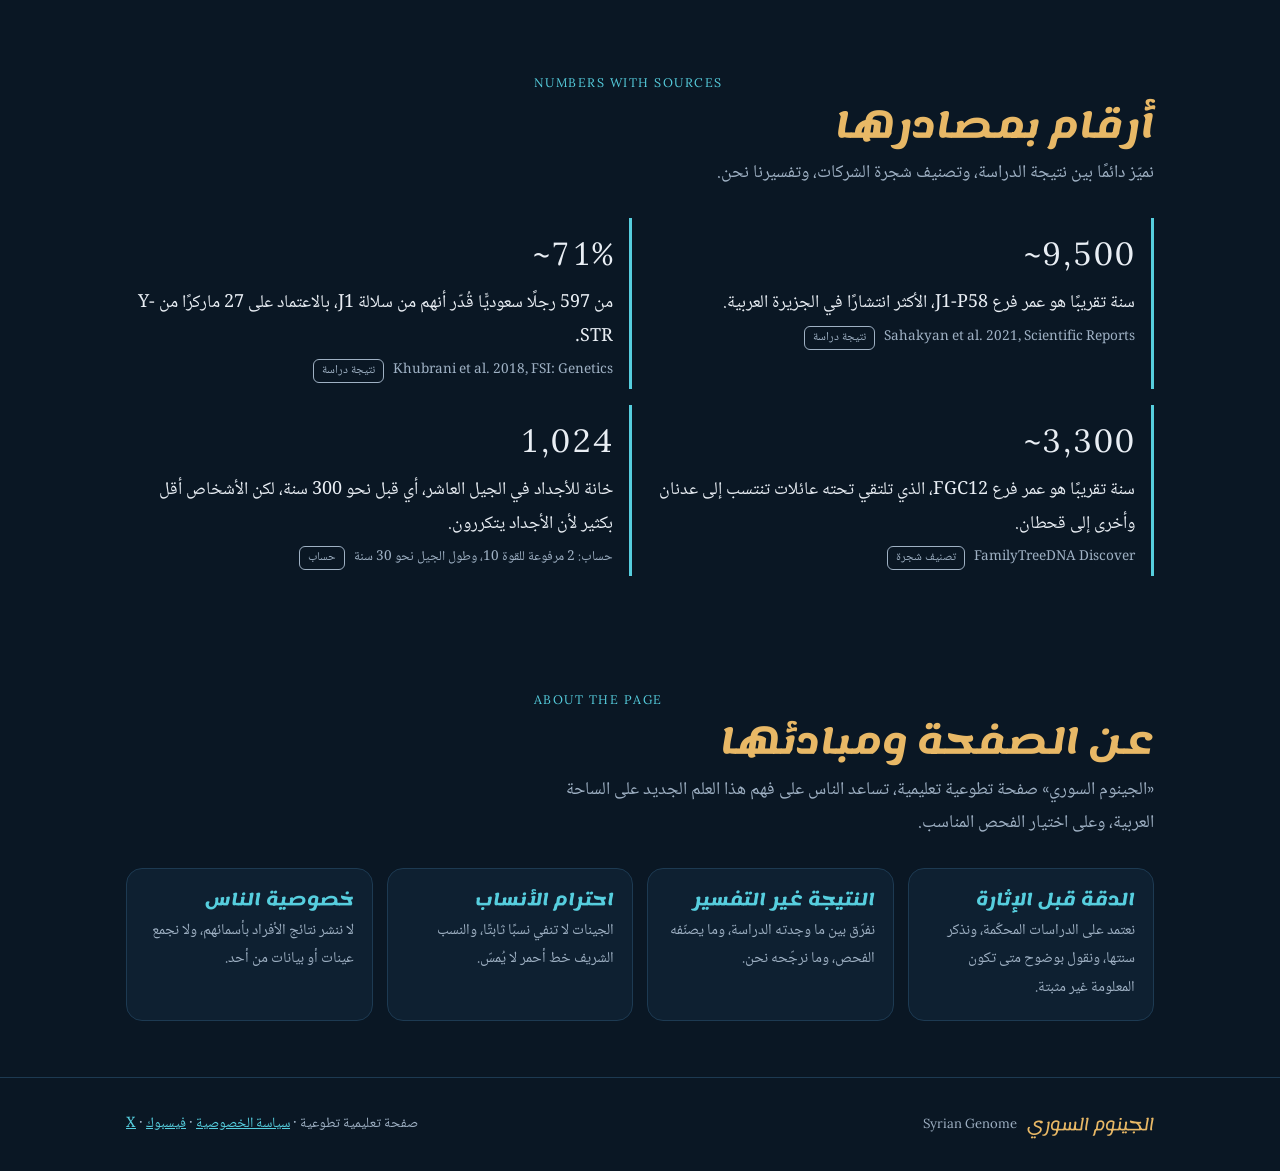
==== commit 093dab04: "Add files via upload" ====
--- a/index.html
+++ b/index.html
@@ -5,21 +5,19 @@
 <meta name="viewport" content="width=device-width,initial-scale=1,viewport-fit=cover">
 <title>الجينوم السوري | Syrian Genome – علم الأنساب الجيني للسوريين</title>
 <meta name="description" content="صفحة تطوعية تبسّط علم الأنساب الجيني: السلالات الأبوية والأمومية، دليل اختيار الفحص، تصحيح الخرافات الشائعة، وشجرة السلالات الأبوية السورية.">
-<link rel="canonical" href="https://syriangenome.github.io/">
+<link rel="canonical" href="https://syriangenome.com/">
 <meta property="og:type" content="website">
-<meta property="og:site_name" content="الجينوم السوري | Syrian Genome">
+<meta property="og:site_name" content="الجينوم السوري">
 <meta property="og:title" content="الجينوم السوري | Syrian Genome – علم الأنساب الجيني للسوريين">
 <meta property="og:description" content="صفحة تطوعية تبسّط علم الأنساب الجيني: السلالات الأبوية والأمومية، دليل اختيار الفحص، تصحيح الخرافات الشائعة، وشجرة السلالات الأبوية السورية.">
-<meta property="og:url" content="https://syriangenome.github.io/">
-<meta property="og:image" content="https://syriangenome.github.io/og.png">
+<meta property="og:url" content="https://syriangenome.com/">
+<meta property="og:image" content="https://syriangenome.com/og.png">
 <meta property="og:locale" content="ar_AR">
 <meta name="twitter:card" content="summary_large_image">
 <meta name="twitter:site" content="@SyrianGenome">
 <style>html,body{margin:0}img{max-width:100%}[hidden]{display:none!important}</style>
 
-<link rel="preconnect" href="https://fonts.googleapis.com">
-<link rel="preconnect" href="https://fonts.gstatic.com" crossorigin>
-<link rel="stylesheet" href="https://fonts.googleapis.com/css2?family=Lemonada:wght@600;700&family=Noto+Naskh+Arabic:wght@400;600;700&family=Lora:ital,wght@0,400;0,500;1,400&display=swap">
+<link rel="stylesheet" href="fonts.css">
 <style>
 /* Layout: a single dark "lab notebook" column; gold for the paternal line, teal for science, rose for the maternal line */
 :root{
@@ -134,7 +132,7 @@
 footer .brand{font-size:1rem}
 @media (prefers-reduced-motion:reduce){html{scroll-behavior:auto}}
 </style>
-</head>
+<script type="application/ld+json">{"@context":"https://schema.org","@type":"WebSite","name":"الجينوم السوري","alternateName":["Syrian Genome","SyrianGenome"],"url":"https://syriangenome.com/"}</script></head>
 <body>
 <div dir="rtl" lang="ar">
 <nav>
@@ -165,6 +163,7 @@
       <div class="ctas">
         <a class="btn" href="https://www.facebook.com/SyrianGenome" target="_blank" rel="noopener">تابعنا على فيسبوك</a>
         <a class="btn ghost" href="tree.html">شجرة السلالات السورية</a>
+        <a class="btn ghost" href="https://docs.google.com/forms/d/e/1FAIpQLScTSS5r2M0lfBPblRFtiht0_II5hjNWVeDA45FnPvsEcjsZMw/viewform" target="_blank" rel="noopener">شارك فرعك في الشجرة</a>
         <a class="btn ghost" href="https://x.com/SyrianGenome" target="_blank" rel="noopener">حسابنا على X</a>
       </div>
     </div>
@@ -343,7 +342,7 @@
 <footer>
   <div class="wrap">
     <span class="brand">الجينوم السوري <span class="en">Syrian Genome</span></span>
-    <span>صفحة تعليمية تطوعية · <a href="https://www.facebook.com/SyrianGenome" target="_blank" rel="noopener">فيسبوك</a> · <a href="https://x.com/SyrianGenome" target="_blank" rel="noopener">X</a></span>
+    <span>صفحة تعليمية تطوعية · <a href="privacy.html">سياسة الخصوصية</a> · <a href="https://www.facebook.com/SyrianGenome" target="_blank" rel="noopener">فيسبوك</a> · <a href="https://x.com/SyrianGenome" target="_blank" rel="noopener">X</a></span>
   </div>
 </footer>
 </div>
--- a/fonts.css
+++ b/fonts.css
@@ -0,0 +1,4 @@
+@font-face{font-family:"Noto Naskh Arabic";src:url(naskh.woff) format("woff");font-weight:400 700;font-display:swap}
+@font-face{font-family:"Lemonada";src:url(lemonada.woff) format("woff");font-weight:300 700;font-display:swap}
+@font-face{font-family:"Lora";src:url(lora.woff) format("woff");font-weight:400 700;font-style:normal;font-display:swap}
+@font-face{font-family:"Lora";src:url(lora-italic.woff) format("woff");font-weight:400 700;font-style:italic;font-display:swap}
